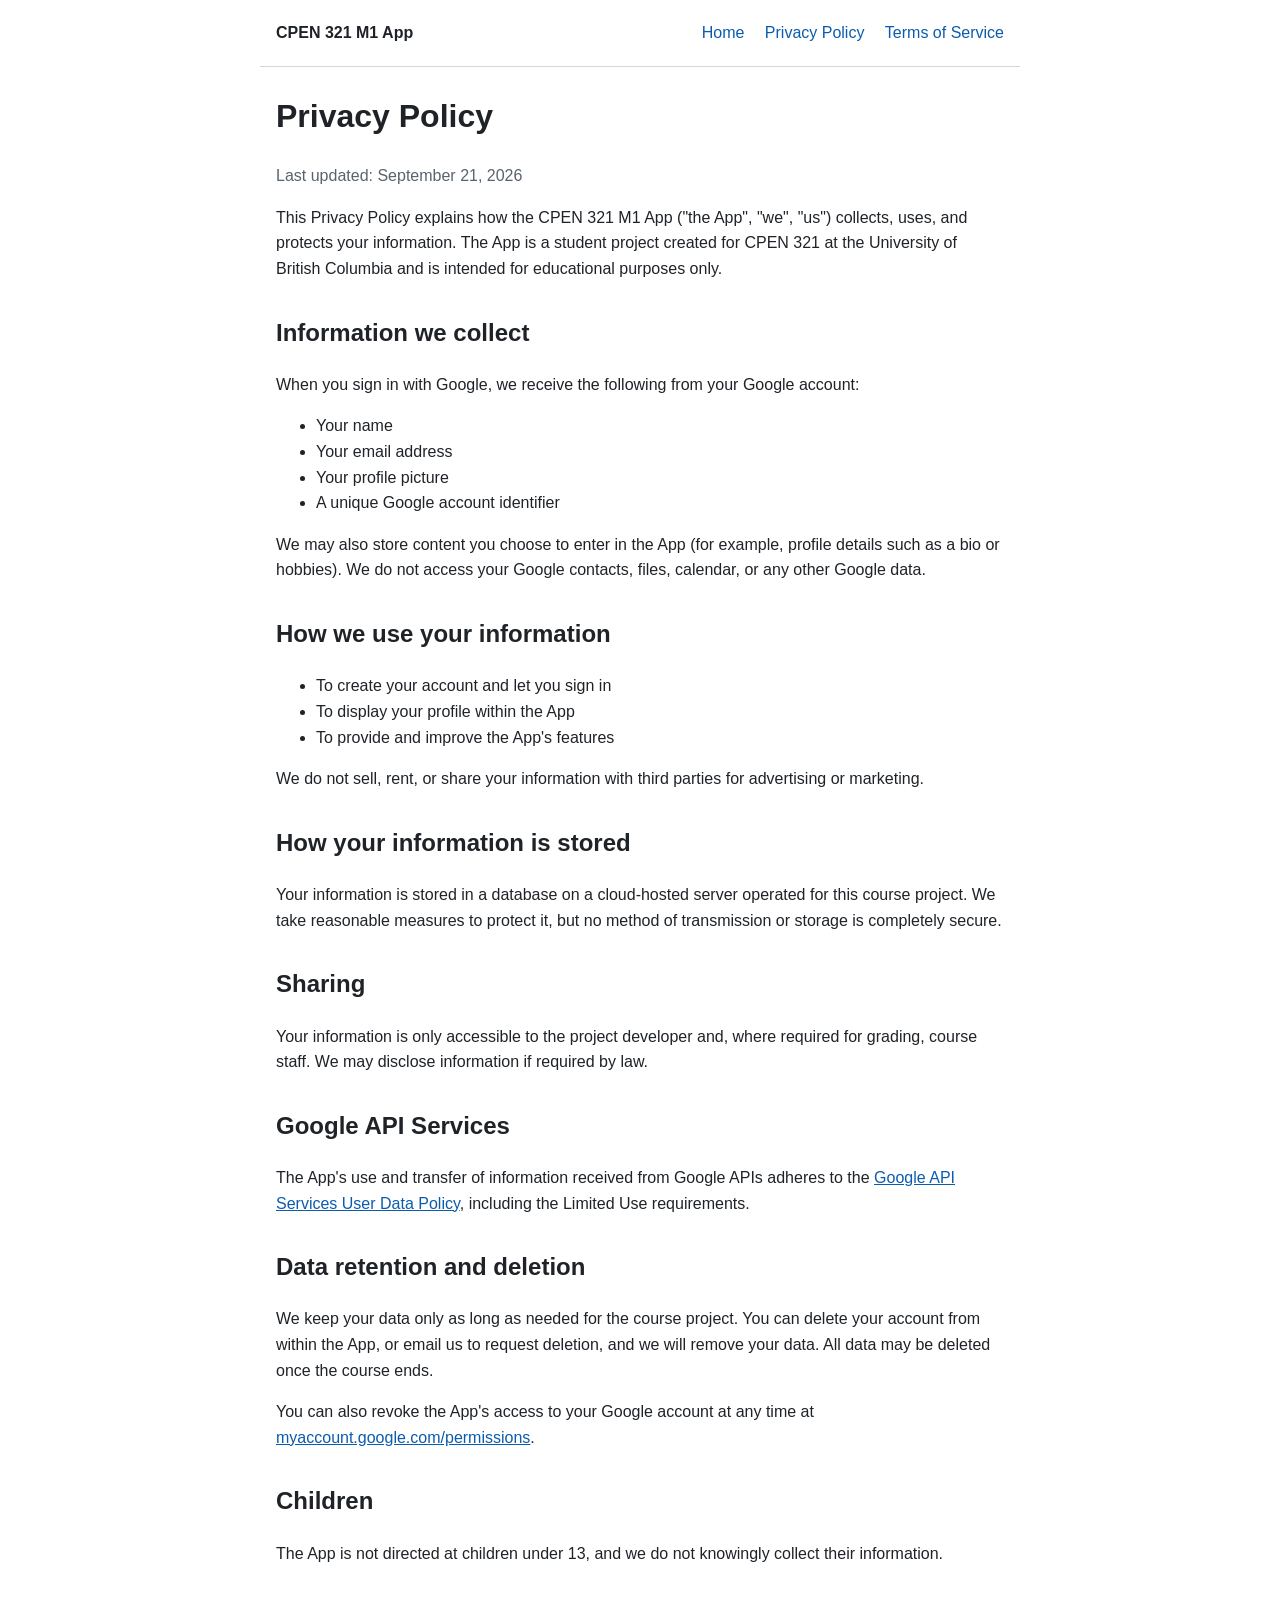
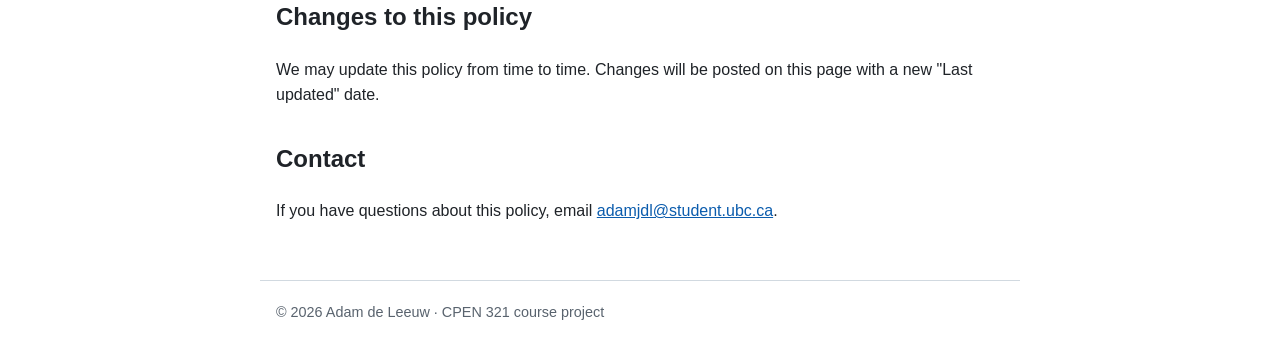
==== privacy.html @ 6faa8bd6 "Add privacy policy and terms of service pages" ====
<!DOCTYPE html>
<html lang="en">
<head>
  <meta charset="UTF-8">
  <meta name="viewport" content="width=device-width, initial-scale=1.0">
  <title>Privacy Policy</title>
  <meta name="description" content="Privacy Policy for the CPEN 321 M1 course project app.">
  <link rel="stylesheet" href="style.css">
</head>
<body>
  <header>
    <a class="brand" href="index.html">CPEN 321 M1 App</a>
    <nav>
      <a href="index.html">Home</a>
      <a href="privacy.html">Privacy Policy</a>
      <a href="terms.html">Terms of Service</a>
    </nav>
  </header>

  <main>
    <h1>Privacy Policy</h1>
    <p class="muted">Last updated: September 21, 2026</p>

    <p>
      This Privacy Policy explains how the CPEN 321 M1 App ("the App", "we", "us")
      collects, uses, and protects your information. The App is a student project
      created for CPEN 321 at the University of British Columbia and is intended for
      educational purposes only.
    </p>

    <h2>Information we collect</h2>
    <p>When you sign in with Google, we receive the following from your Google account:</p>
    <ul>
      <li>Your name</li>
      <li>Your email address</li>
      <li>Your profile picture</li>
      <li>A unique Google account identifier</li>
    </ul>
    <p>
      We may also store content you choose to enter in the App (for example, profile
      details such as a bio or hobbies). We do not access your Google contacts, files,
      calendar, or any other Google data.
    </p>

    <h2>How we use your information</h2>
    <ul>
      <li>To create your account and let you sign in</li>
      <li>To display your profile within the App</li>
      <li>To provide and improve the App's features</li>
    </ul>
    <p>We do not sell, rent, or share your information with third parties for advertising or marketing.</p>

    <h2>How your information is stored</h2>
    <p>
      Your information is stored in a database on a cloud-hosted server operated for this
      course project. We take reasonable measures to protect it, but no method of
      transmission or storage is completely secure.
    </p>

    <h2>Sharing</h2>
    <p>
      Your information is only accessible to the project developer and, where required for
      grading, course staff. We may disclose information if required by law.
    </p>

    <h2>Google API Services</h2>
    <p>
      The App's use and transfer of information received from Google APIs adheres to the
      <a href="https://developers.google.com/terms/api-services-user-data-policy" target="_blank" rel="noopener">Google API Services User Data Policy</a>,
      including the Limited Use requirements.
    </p>

    <h2>Data retention and deletion</h2>
    <p>
      We keep your data only as long as needed for the course project. You can delete your
      account from within the App, or email us to request deletion, and we will remove your
      data. All data may be deleted once the course ends.
    </p>
    <p>
      You can also revoke the App's access to your Google account at any time at
      <a href="https://myaccount.google.com/permissions" target="_blank" rel="noopener">myaccount.google.com/permissions</a>.
    </p>

    <h2>Children</h2>
    <p>The App is not directed at children under 13, and we do not knowingly collect their information.</p>

    <h2>Changes to this policy</h2>
    <p>We may update this policy from time to time. Changes will be posted on this page with a new "Last updated" date.</p>

    <h2>Contact</h2>
    <p>If you have questions about this policy, email <a href="mailto:adamjdl@student.ubc.ca">adamjdl@student.ubc.ca</a>.</p>
  </main>

  <footer>
    &copy; 2026 Adam de Leeuw &middot; CPEN 321 course project
  </footer>
</body>
</html>
---- style.css ----
:root {
  --bg: #ffffff;
  --text: #1f2328;
  --muted: #59636e;
  --accent: #0b5cad;
  --border: #d1d9e0;
}

@media (prefers-color-scheme: dark) {
  :root {
    --bg: #0d1117;
    --text: #e6edf3;
    --muted: #9198a1;
    --accent: #4493f8;
    --border: #30363d;
  }
}

* { box-sizing: border-box; }

body {
  margin: 0;
  background: var(--bg);
  color: var(--text);
  font-family: -apple-system, BlinkMacSystemFont, "Segoe UI", Roboto, Helvetica, Arial, sans-serif;
  line-height: 1.6;
}

header, main, footer {
  max-width: 760px;
  margin: 0 auto;
  padding: 0 16px;
}

header {
  display: flex;
  flex-wrap: wrap;
  align-items: center;
  justify-content: space-between;
  gap: 8px;
  padding-top: 20px;
  padding-bottom: 20px;
  border-bottom: 1px solid var(--border);
}

header .brand {
  font-weight: 700;
  color: var(--text);
  text-decoration: none;
}

nav a {
  margin-left: 16px;
  color: var(--accent);
  text-decoration: none;
}

nav a:first-child { margin-left: 0; }
nav a:hover { text-decoration: underline; }

main { padding-top: 24px; padding-bottom: 40px; }

h1 { margin-top: 0; }
h2 { margin-top: 32px; }

a { color: var(--accent); }

.muted { color: var(--muted); }

footer {
  padding-top: 20px;
  padding-bottom: 32px;
  border-top: 1px solid var(--border);
  color: var(--muted);
  font-size: 0.9em;
}
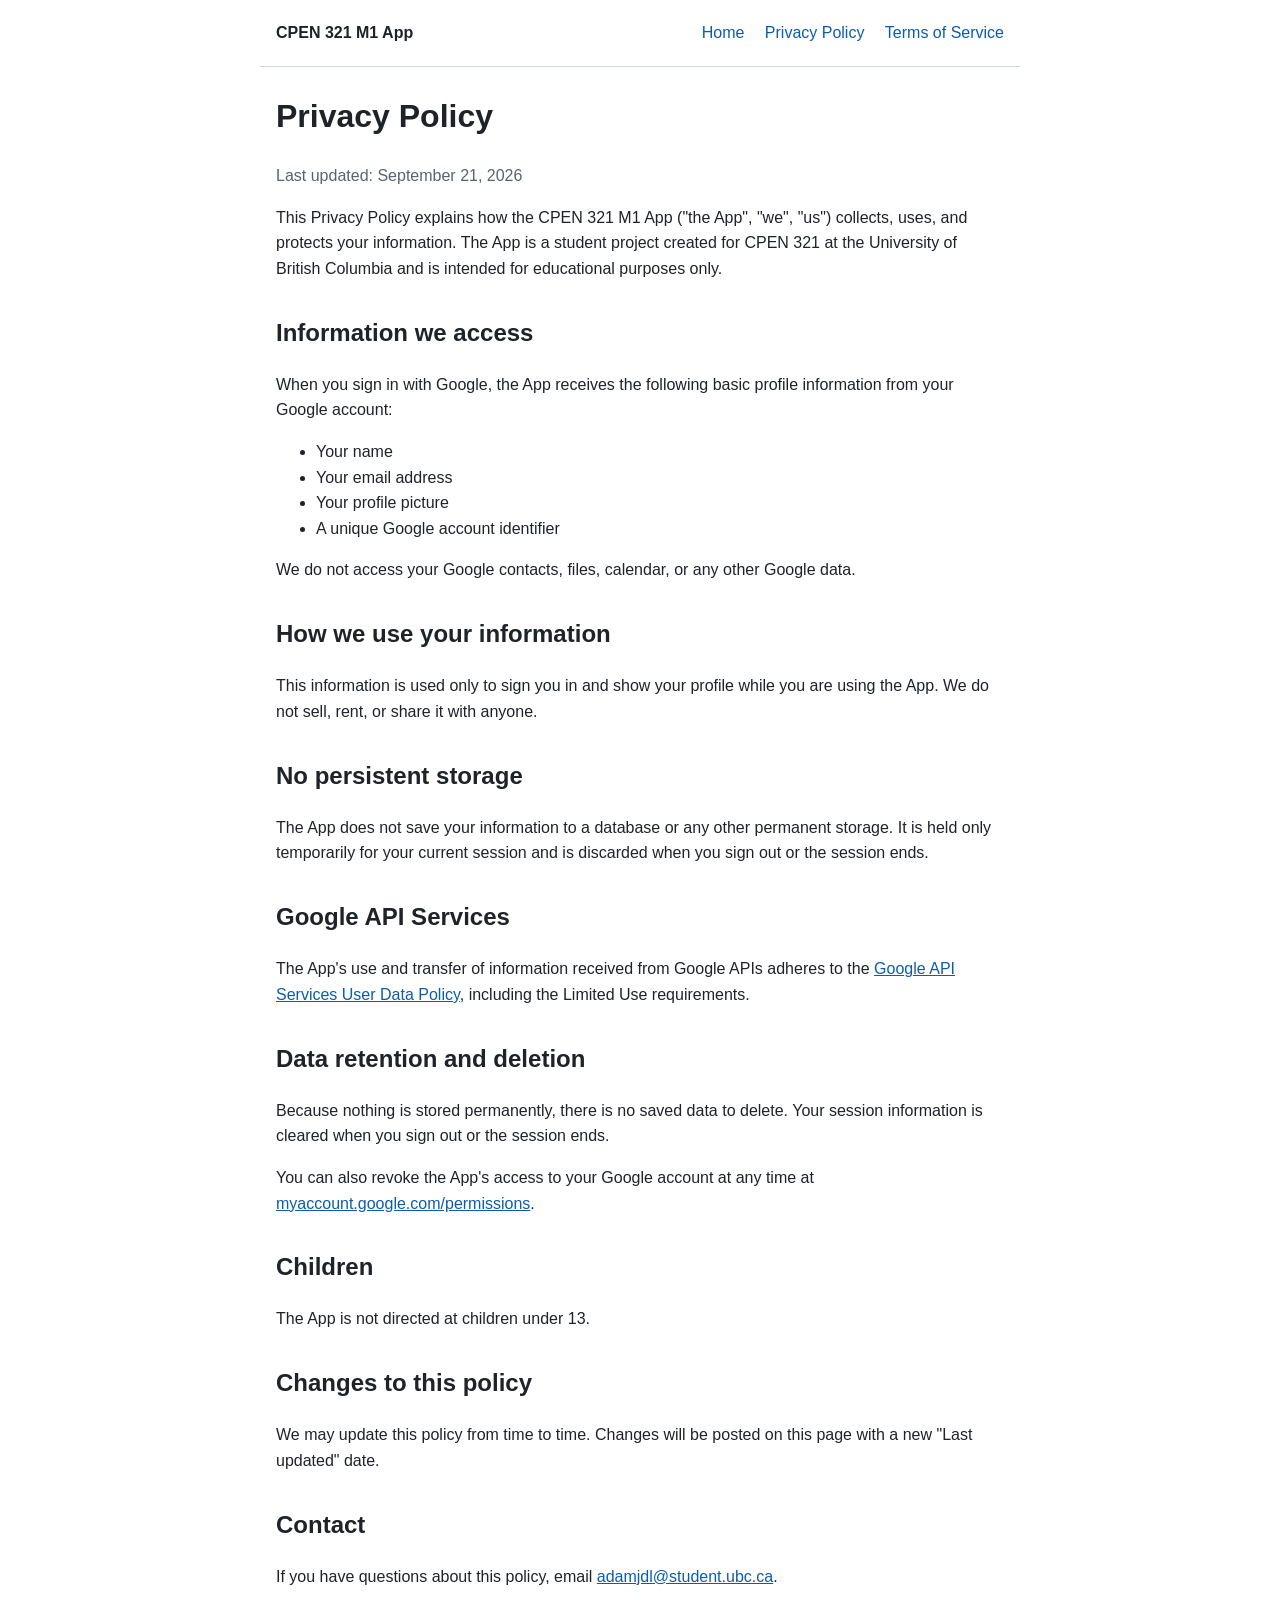
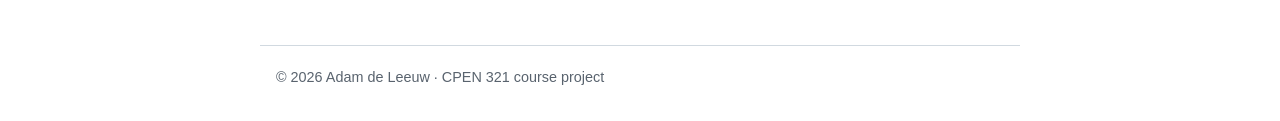
==== commit e2d1aad2: "Update policies" ====
--- a/privacy.html
+++ b/privacy.html
@@ -28,39 +28,27 @@
       educational purposes only.
     </p>
 
-    <h2>Information we collect</h2>
-    <p>When you sign in with Google, we receive the following from your Google account:</p>
+    <h2>Information we access</h2>
+    <p>When you sign in with Google, the App receives the following basic profile information from your Google account:</p>
     <ul>
       <li>Your name</li>
       <li>Your email address</li>
       <li>Your profile picture</li>
       <li>A unique Google account identifier</li>
     </ul>
+    <p>We do not access your Google contacts, files, calendar, or any other Google data.</p>
+
+    <h2>How we use your information</h2>
     <p>
-      We may also store content you choose to enter in the App (for example, profile
-      details such as a bio or hobbies). We do not access your Google contacts, files,
-      calendar, or any other Google data.
+      This information is used only to sign you in and show your profile while you are
+      using the App. We do not sell, rent, or share it with anyone.
     </p>
 
-    <h2>How we use your information</h2>
-    <ul>
-      <li>To create your account and let you sign in</li>
-      <li>To display your profile within the App</li>
-      <li>To provide and improve the App's features</li>
-    </ul>
-    <p>We do not sell, rent, or share your information with third parties for advertising or marketing.</p>
-
-    <h2>How your information is stored</h2>
+    <h2>No persistent storage</h2>
     <p>
-      Your information is stored in a database on a cloud-hosted server operated for this
-      course project. We take reasonable measures to protect it, but no method of
-      transmission or storage is completely secure.
-    </p>
-
-    <h2>Sharing</h2>
-    <p>
-      Your information is only accessible to the project developer and, where required for
-      grading, course staff. We may disclose information if required by law.
+      The App does not save your information to a database or any other permanent storage.
+      It is held only temporarily for your current session and is discarded when you sign
+      out or the session ends.
     </p>
 
     <h2>Google API Services</h2>
@@ -72,9 +60,8 @@
 
     <h2>Data retention and deletion</h2>
     <p>
-      We keep your data only as long as needed for the course project. You can delete your
-      account from within the App, or email us to request deletion, and we will remove your
-      data. All data may be deleted once the course ends.
+      Because nothing is stored permanently, there is no saved data to delete. Your
+      session information is cleared when you sign out or the session ends.
     </p>
     <p>
       You can also revoke the App's access to your Google account at any time at
@@ -82,7 +69,7 @@
     </p>
 
     <h2>Children</h2>
-    <p>The App is not directed at children under 13, and we do not knowingly collect their information.</p>
+    <p>The App is not directed at children under 13.</p>
 
     <h2>Changes to this policy</h2>
     <p>We may update this policy from time to time. Changes will be posted on this page with a new "Last updated" date.</p>
